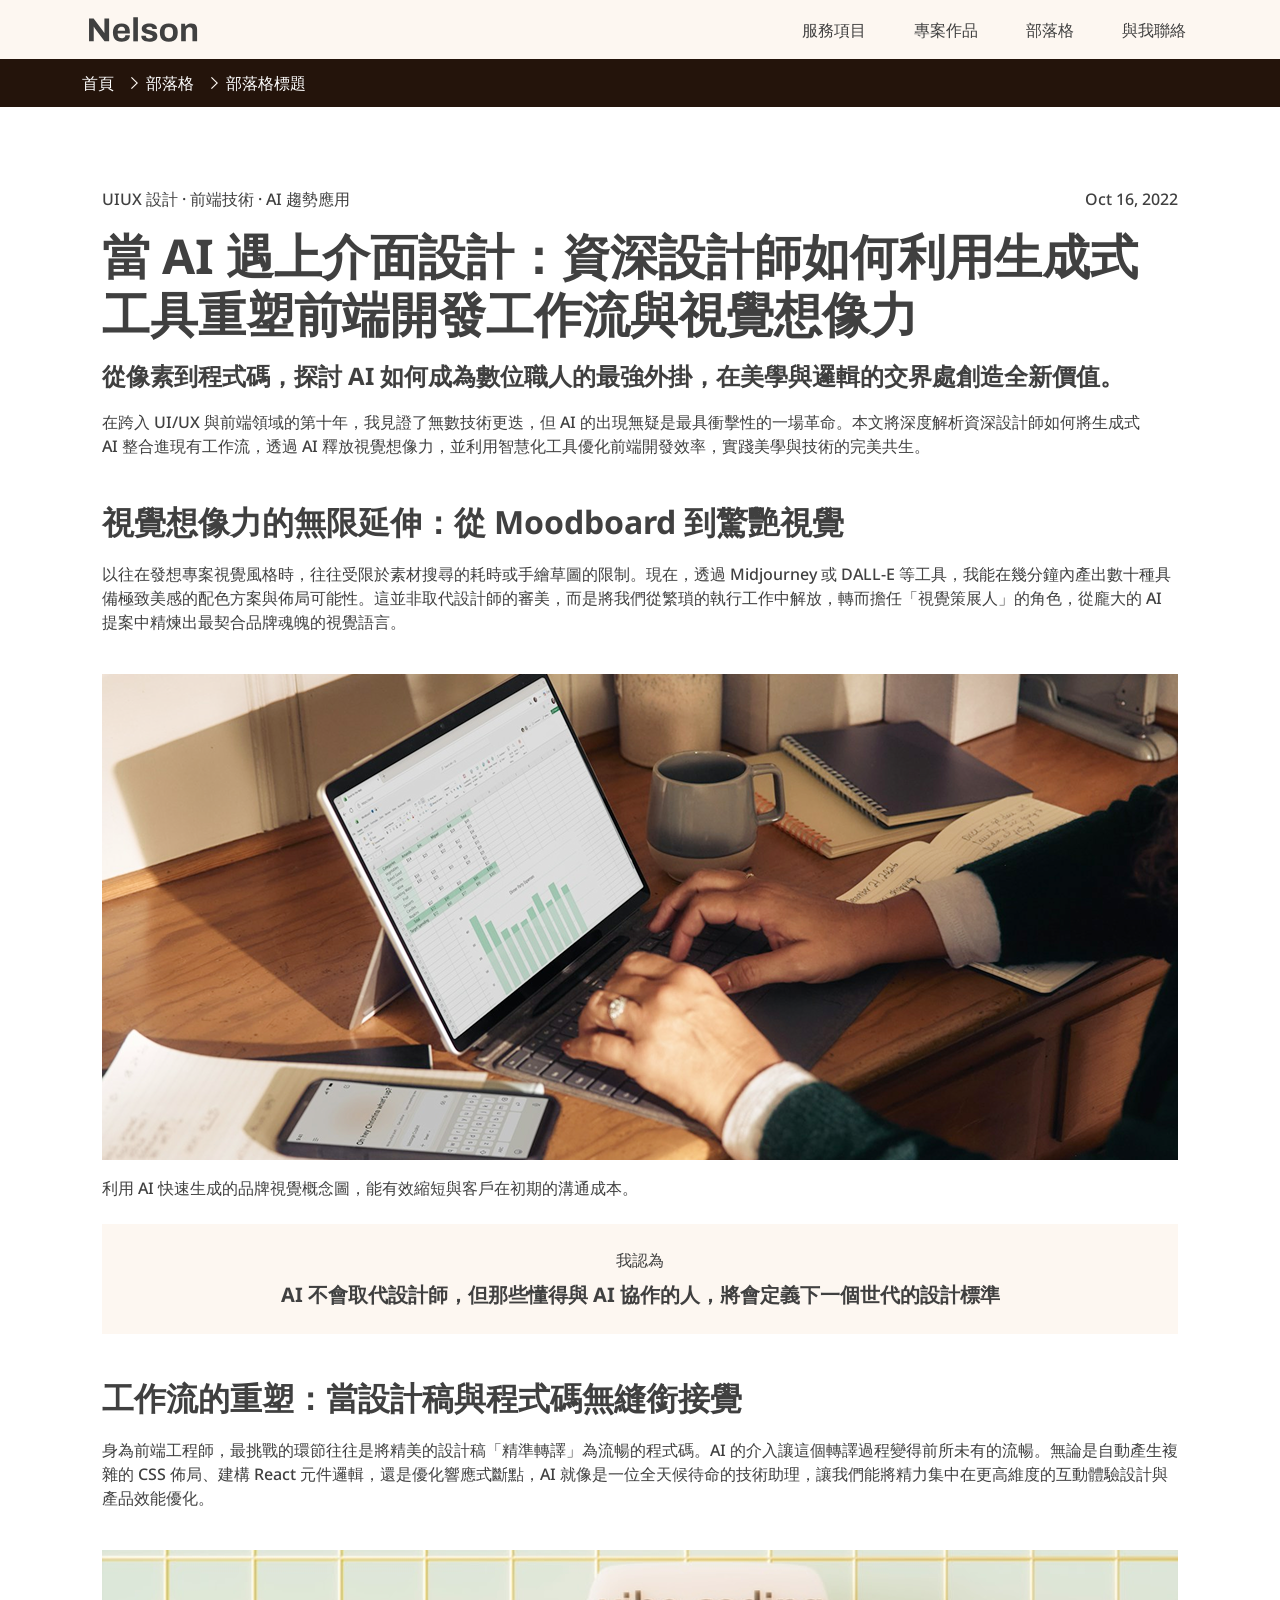
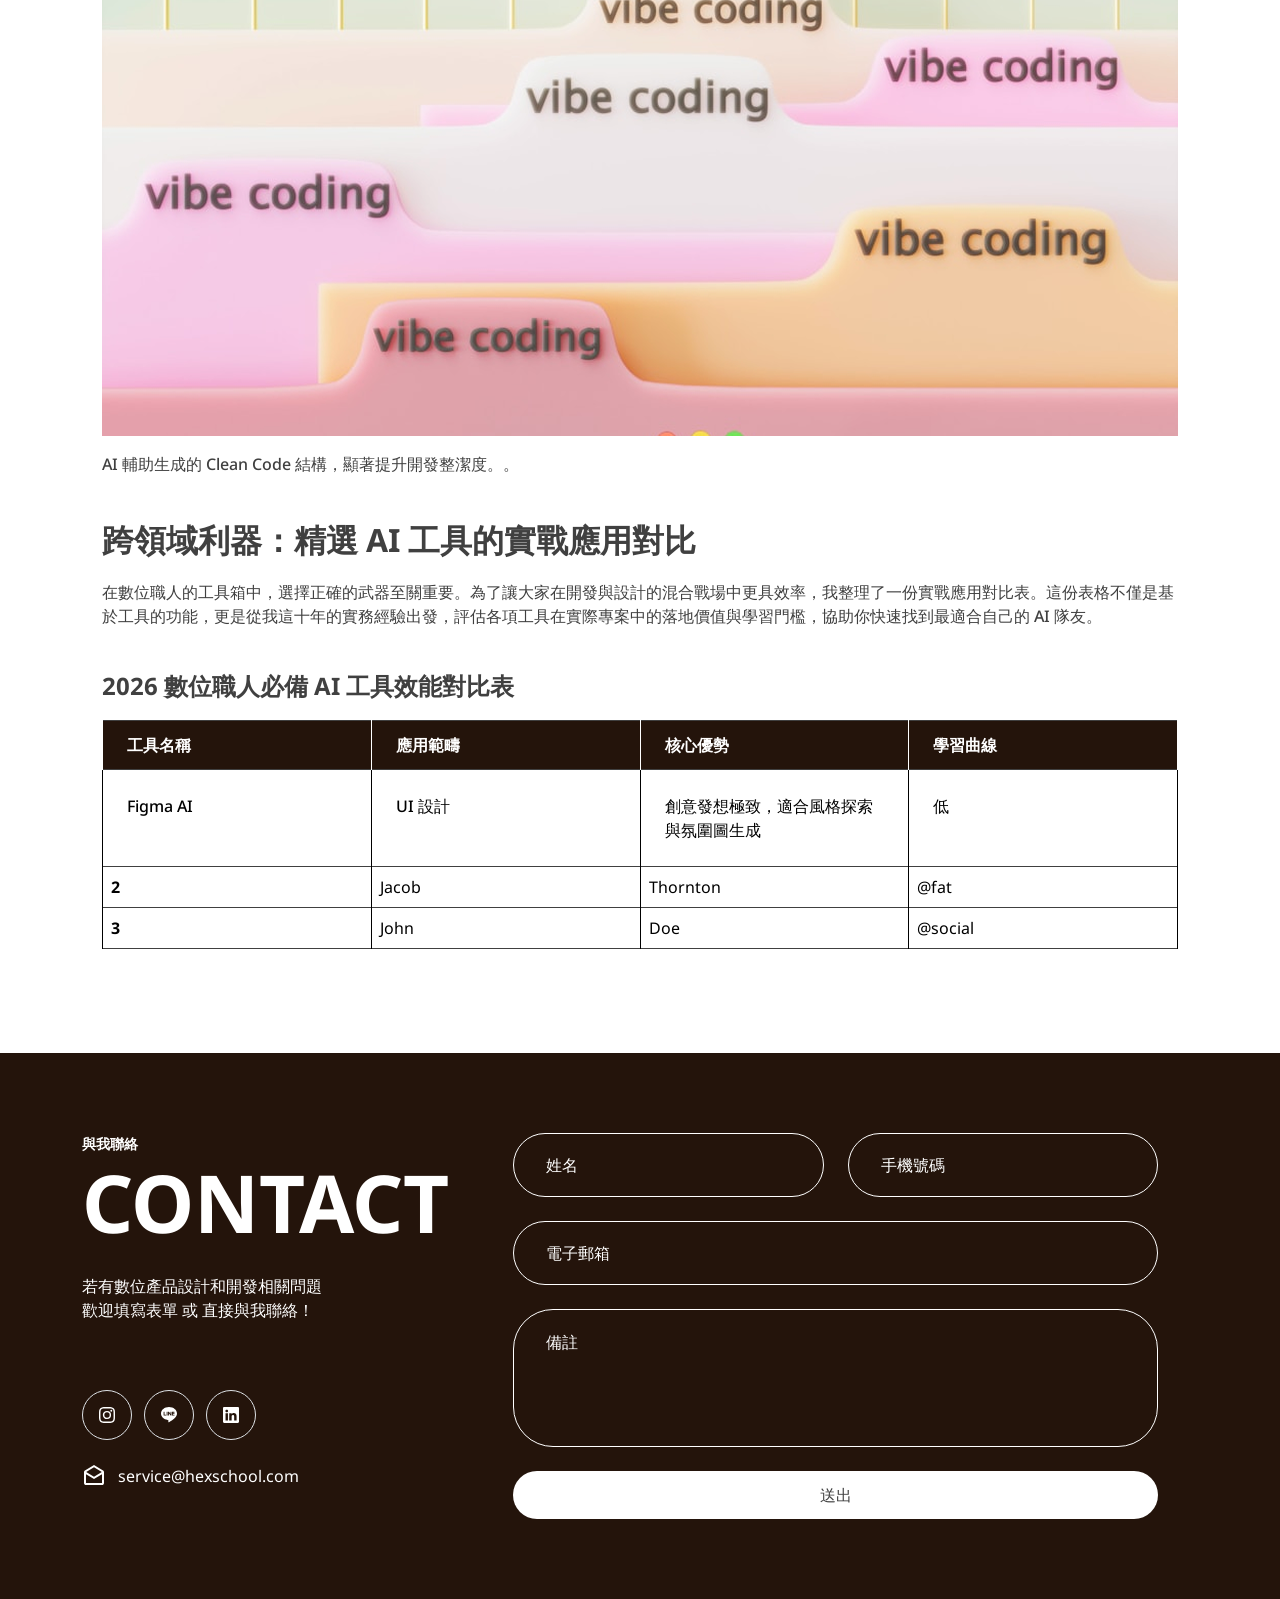
==== article.html @ c8a7cd2b "feat:新增 article 分支、新增 article 分支內容（麵包屑、文章）" ====
<!doctype html>
<html lang="en">
  <head>
    <meta charset="UTF-8" />
    <meta name="viewport" content="width=device-width, initial-scale=1.0" />
    <title>Nelson的部落格</title>
    <link rel="preconnect" href="https://fonts.googleapis.com" />
    <link rel="preconnect" href="https://fonts.gstatic.com" crossorigin />
    <link
      href="https://fonts.googleapis.com/css2?family=Noto+Sans:ital,wght@0,100..900;1,100..900&display=swap"
      rel="stylesheet"
    />
    <link
      rel="stylesheet"
      href="https://fonts.googleapis.com/css2?family=Material+Symbols+Outlined"
    />
    <link
      rel="stylesheet"
      href="https://cdn.jsdelivr.net/npm/bootstrap-icons@1.13.1/font/bootstrap-icons.min.css"
    />
    <link
      href="https://cdn.jsdelivr.net/npm/bootstrap@5.3.8/dist/css/bootstrap.min.css"
      rel="stylesheet"
      integrity="sha384-sRIl4kxILFvY47J16cr9ZwB07vP4J8+LH7qKQnuqkuIAvNWLzeN8tE5YBujZqJLB"
      crossorigin="anonymous"
    />

    <link rel="stylesheet" href="./all.css" />
  </head>
  <body>
    <!-- header -->
    <header class="">
      <!-- 導覽列 -->
      <nav
        class="container px-sm-0 px-6 py-lg-6 py-2 d-flex justify-content-between align-items-center"
      >
        <!-- 品牌標誌 -->
        <a class="max-w-110 max-lg-w-123" href="index.html">
          <img src="./img/device-pc.svg" alt="品牌標誌" title="品牌標誌" />
        </a>
        <!-- 主選單 -->
        <ul class="list-unstyled align-items-center d-none d-lg-flex">
          <li>
            <a class="fs-xxx-smal fw-medium py-1 px-6 me-4 nav-btn" href="＃"
              >服務項目</a
            >
          </li>
          <li>
            <a
              class="fs-xxx-smal fw-medium py-1 px-6 me-4 nav-btn"
              href="project.html"
              >專案作品</a
            >
          </li>
          <li>
            <a class="fs-xxx-smal fw-medium py-1 px-6 me-4 nav-btn" href="＃"
              >部落格</a
            >
          </li>
          <li>
            <a class="fs-xxx-smal fw-medium py-1 px-6 nav-btn" href="＃"
              >與我聯絡</a
            >
          </li>
        </ul>
        <!-- 漢堡選單 -->
        <a class="p-6 d-lg-none" href="#">
          <img src="./img/menu.svg" alt="主選單標誌" />
        </a>
      </nav>
    </header>
    <!-- main -->
    <main class="bg-neutral-0">
      <!--  網頁路徑 -->
      <section class="py-6 bg-primary-900">
        <ul class="list-unstyled container d-flex">
          <li class="me-2">
            <a class="neutral-0 fw-medium" href="#">首頁</a>
          </li>
          <li class="fw-medium">
            <img src="./img/svg/UI/bread.svg" alt="路徑符號" title="路徑符號" />
          </li>
          <li class="me-2">
            <a class="neutral-0 fw-medium" href="#">部落格</a>
          </li>
          <li class="fw-medium">
            <img src="./img/svg/UI/bread.svg" alt="路徑符號" title="路徑符號" />
          </li>
          <li class="me-2">
            <a class="neutral-0 fw-medium" href="#">部落格標題</a>
          </li>
        </ul>
      </section>
      <!-- 文章 -->
      <section class="py-24">
        <article class="container max-md-w-1076 px-0">
          <!-- 標籤、標題、副標題、說明 -->
          <div class="mb-lg-8 mb-9">
            <!-- 標籤  -->
            <div class="mb-lg-3 mb-2">
              <h2
                class="fs-lg-xxx-small fs-xxxx-small fw-medium lh-1p5 d-flex justify-content-between"
              >
                <span>UIUX 設計 · 前端技術 · AI 趨勢應用</span>
                <span> Oct 16, 2022 </span>
              </h2>
            </div>
            <!-- 標題 -->
            <div class="mb-lg-3 mb-2">
              <h3 class="fs-lg-xx-large fs-medium fw-bold lh-1p2">
                當 AI
                遇上介面設計：資深設計師如何利用生成式工具重塑前端開發工作流與視覺想像力
              </h3>
            </div>
            <!-- 副標題 -->
            <div class="mb-lg-3 mb-2">
              <h3 class="fs-lg-small fs-xx-small fw-bold lh-1p5">
                從像素到程式碼，探討 AI
                如何成為數位職人的最強外掛，在美學與邏輯的交界處創造全新價值。
              </h3>
            </div>
            <!-- 說明 -->
            <div class="d-flex align-items-center">
              <div class="me-md-9 me-2">
                <p class="fs-lg-xxx-small fs-xxxx-small fw-medium">
                  在跨入 UI/UX 與前端領域的第十年，我見證了無數技術更迭，但 AI
                  的出現無疑是最具衝擊性的一場革命。本文將深度解析資深設計師如何將生成式
                  AI 整合進現有工作流，透過 AI
                  釋放視覺想像力，並利用智慧化工具優化前端開發效率，實踐美學與技術的完美共生。
                </p>
              </div>
            </div>
          </div>
          <!-- 文章內容 -->
          <!-- 視覺想像力的無限延伸段落 -->
          <div class="pt-lg-3 pt-2 mb-lg-8 mb-9">
            <!-- 副標題、內容 -->
            <div class="mb-9 mb-lg-8">
              <div>
                <!-- 副標題 -->
                <div>
                  <h3 class="fs-lg-large fs-small fw-bold lh-1p5">
                    視覺想像力的無限延伸：從 Moodboard 到驚艷視覺
                  </h3>
                </div>
                <!-- 內容 -->
                <div class="pt-lg-3 pt-2">
                  <p class="fs-lg-xxx-small fs-xxxx-small fw-medium">
                    以往在發想專案視覺風格時，往往受限於素材搜尋的耗時或手繪草圖的限制。現在，透過
                    Midjourney 或 DALL-E
                    等工具，我能在幾分鐘內產出數十種具備極致美感的配色方案與佈局可能性。這並非取代設計師的審美，而是將我們從繁瑣的執行工作中解放，轉而擔任「視覺策展人」的角色，從龐大的
                    AI 提案中精煉出最契合品牌魂魄的視覺語言。
                  </p>
                </div>
              </div>
            </div>
            <!-- 圖片與說明 -->
            <figure class="mb-lg-8 mb-9 pt-lg-3 pt-2">
              <img src="./img/blog_content_1.png" alt="AI協作" title="AI協作" />
              <figcaption
                class="pt-lg-3 pt-2 fw-medium fs-lg-xxx-small fs-xxxx-small"
              >
                利用 AI
                快速生成的品牌視覺概念圖，能有效縮短與客戶在初期的溝通成本。
              </figcaption>
            </figure>
            <!-- AI 不會取代設計師 -->
            <div class="p-lg-8 p-3 bg-primary-50">
              <div class="mb-2">
                <p class="fs-lg-xxx-small fs-xxxx-small fw-medium text-center">
                  我認為
                </p>
              </div>
              <p class="fs-x-small fs-xxx-small fw-bold text-center">
                AI 不會取代設計師，但那些懂得與 AI
                協作的人，將會定義下一個世代的設計標準
              </p>
            </div>
          </div>
          <!-- 工作流的重塑段落 -->
          <div class="pt-lg-3 pt-2 mb-lg-8 mb-9">
            <!-- 副標題、內容 -->
            <div class="mb-9 mb-lg-8">
              <div>
                <!-- 副標題 -->
                <div>
                  <h3 class="fs-lg-large fs-small fw-bold lh-1p5">
                    工作流的重塑：當設計稿與程式碼無縫銜接覺
                  </h3>
                </div>
                <!-- 內容 -->
                <div class="pt-lg-3 pt-2">
                  <p class="fs-lg-xxx-small fs-xxxx-small fw-medium">
                    身為前端工程師，最挑戰的環節往往是將精美的設計稿「精準轉譯」為流暢的程式碼。AI
                    的介入讓這個轉譯過程變得前所未有的流暢。無論是自動產生複雜的
                    CSS 佈局、建構 React 元件邏輯，還是優化響應式斷點，AI
                    就像是一位全天候待命的技術助理，讓我們能將精力集中在更高維度的互動體驗設計與產品效能優化。
                  </p>
                </div>
              </div>
            </div>
            <!-- 圖片與說明 -->
            <figure class="mb-lg-8 mb-9 pt-lg-3 pt-2">
              <img src="./img/blog_content_2.png" alt="工作流" title="工作流" />
              <figcaption
                class="pt-lg-3 pt-2 fw-medium fs-lg-xxx-small fs-xxxx-small"
              >
                AI 輔助生成的 Clean Code 結構，顯著提升開發整潔度。。
              </figcaption>
            </figure>
          </div>
          <!-- 工作流的重塑段落 -->
          <div class="pt-lg-3 pt-2 mb-lg-8 mb-9">
            <!-- 副標題、內容 -->
            <div class="mb-9 mb-lg-8">
              <div>
                <!-- 副標題 -->
                <div>
                  <h3 class="fs-lg-large fs-small fw-bold lh-1p5">
                    跨領域利器：精選 AI 工具的實戰應用對比
                  </h3>
                </div>
                <!-- 內容 -->
                <div class="pt-lg-3 pt-2">
                  <p class="fs-lg-xxx-small fs-xxxx-small fw-medium">
                    在數位職人的工具箱中，選擇正確的武器至關重要。為了讓大家在開發與設計的混合戰場中更具效率，我整理了一份實戰應用對比表。這份表格不僅是基於工具的功能，更是從我這十年的實務經驗出發，評估各項工具在實際專案中的落地價值與學習門檻，協助你快速找到最適合自己的
                    AI 隊友。
                  </p>
                </div>
              </div>
            </div>
            <!-- 表格 -->
            <div class="pt-lg-3 pt-2">
              <div>
                <h3 class="fs-lg-small fs-xx-small fw-bold lh-1p5">
                  2026 數位職人必備 AI 工具效能對比表
                </h3>
              </div>
              <div class="pt-lg-3 pt-2">
                <table
                  class="table table-bordered border-neutral-500 table-equal-width"
                >
                  <thead>
                    <tr>
                      <th
                        class="px-6 py-2 py-lg-6 px-lg-8 neutral-0 fs-lg-xxx-small fs-xxxx-small fw-bold bg-primary-900"
                        scope="col"
                      >
                        工具名稱
                      </th>
                      <th
                        class="px-6 py-2 py-lg-6 px-lg-8 neutral-0 fs-lg-xxx-small fs-xxxx-small fw-bold bg-primary-900"
                        scope="col"
                      >
                        應用範疇
                      </th>
                      <th
                        class="px-6 py-2 py-lg-6 px-lg-8 neutral-0 fs-lg-xxx-small fs-xxxx-small fw-bold bg-primary-900"
                        scope="col"
                      >
                        核心優勢
                      </th>
                      <th
                        class="px-6 py-2 py-lg-6 px-lg-8 neutral-0 fs-lg-xxx-small fs-xxxx-small fw-bold bg-primary-900"
                        scope="col"
                      >
                        學習曲線
                      </th>
                    </tr>
                  </thead>
                  <tbody>
                    <tr>
                      <th
                        class="p-lg-8 px-6 py-46 fs-lg-xxx-small fs-xxxx-small fw-medium"
                        scope="row"
                      >
                        Figma AI
                      </th>
                      <td
                        class="p-lg-8 py-6 py-46 fs-lg-xxx-small fs-xxxx-small fw-medium"
                      >
                        UI 設計
                      </td>
                      <td
                        class="p-lg-8 py-6 py-46 fs-lg-xxx-small fs-xxxx-small fw-medium"
                      >
                        創意發想極致，適合風格探索與氛圍圖生成
                      </td>
                      <td
                        class="p-lg-8 py-6 py-46 fs-lg-xxx-small fs-xxxx-small fw-medium"
                      >
                        低
                      </td>
                    </tr>
                    <tr>
                      <th scope="row">2</th>
                      <td>Jacob</td>
                      <td>Thornton</td>
                      <td>@fat</td>
                    </tr>
                    <tr>
                      <th scope="row">3</th>
                      <td>John</td>
                      <td>Doe</td>
                      <td>@social</td>
                    </tr>
                  </tbody>
                </table>
              </div>
            </div>
          </div>
        </article>
      </section>
    </main>
    <!-- footer -->
    <footer>
      <section class="bg-primary-900">
        <div
          class="container py-md-24 py-25 d-flex justify-content-between flex-column flex-lg-row"
        >
          <!-- footer 標題、社群、電子郵件 -->
          <div class="me-lg-8">
            <!-- footer 標題 -->
            <div class="mb-lg-28 mb-8">
              <div class="mb-md-8 mb-6">
                <h2
                  class="neutral-0 s-md-xxx-small fs-xxxx-small fw-bold lh-1p5"
                >
                  與我聯絡
                </h2>
                <h2 class="neutral-0 fs-md-xxx-large fs-x-large fw-bold lh-1p2">
                  CONTACT
                </h2>
              </div>
              <p class="neutral-0 fs-md-xxx-small fs-xxxx-small fw-medium">
                若有數位產品設計和開發相關問題
                <br />
                歡迎填寫表單 或 直接與我聯絡！
              </p>
            </div>
            <!-- 社群、電子郵件 -->
            <div class="d-none d-lg-block">
              <ul class="list-unstyled d-flex mb-8">
                <!-- IG -->
                <li class="me-6">
                  <a
                    class="p-3 border rounded-circle"
                    href="https://www.instagram.com/"
                    target="_blank"
                  >
                    <img
                      src="./img/svg/social/instgram.svg"
                      alt="instgram符號"
                      title="instgram符號"
                    />
                  </a>
                </li>
                <!-- LINE -->
                <li class="me-6">
                  <a
                    class="p-3 border rounded-circle"
                    href="https://www.line.me/tw/"
                    target="_blank"
                  >
                    <img
                      src="./img/svg/social/line.svg"
                      alt="instgram符號"
                      title="instgram符號"
                    />
                  </a>
                </li>
                <!-- LINKED -->
                <li>
                  <a
                    class="p-3 border rounded-circle"
                    href="https://tw.linkedin.com/"
                    target="_blank"
                  >
                    <img
                      src="./img/svg/social/linked.svg"
                      alt="instgram符號"
                      title="instgram符號"
                    />
                  </a>
                </li>
              </ul>
              <!-- 電子郵件 -->
              <a class="neutral-0 d-flex" href="mailto:service@hexschool.com">
                <span class="me-6">
                  <img
                    src="./img/svg/UI/mail.svg"
                    alt="電子信箱符號"
                    title="電子信箱符號"
                  />
                </span>
                service@hexschool.com
              </a>
            </div>
          </div>
          <!-- 表單 -->
          <form class="px-lg-25 w-100 max-w-746 mb-lg-0 mb-8">
            <!-- 姓名、手機號碼 -->
            <div class="d-flex flex-column flex-lg-row mb-lg-8 mb-6">
              <input
                type="text"
                class="form-control fw-medium text-input-normal me-lg-8 max-h-64 mb-lg-0 mb-6"
                id="exampleFormControlInput1"
                placeholder="姓名"
              />
              <input
                type="text"
                class="form-control fw-medium text-input-normal max-h-64"
                id="exampleFormControlInput1"
                placeholder="手機號碼"
              />
            </div>
            <!-- 電子郵箱 -->
            <div class="mb-lg-8 mb-6">
              <input
                type="email"
                class="form-control fw-medium text-input-normal max-h-64"
                id="exampleFormControlInput1"
                placeholder="電子郵箱"
              />
            </div>
            <!-- 備註 -->
            <div class="mb-lg-8 mb-6">
              <textarea
                type="email"
                class="form-control fw-medium textarea-normal resize-none"
                id="exampleFormControlInput1"
                placeholder="備註"
                rows="4"
              ></textarea>
            </div>
            <!-- 提交按鈕 -->
            <div>
              <button
                type="button"
                class="btn btn-normal btn-filled-neutral-0 w-100"
              >
                送出
              </button>
            </div>
          </form>
          <!-- 社群、電子郵件 -->
          <div class="d-lg-none">
            <ul class="list-unstyled d-flex mb-lg-8 mb-6">
              <!-- IG -->
              <li class="me-6">
                <a
                  class="p-3 border rounded-circle"
                  href="https://www.instagram.com/"
                  target="_blank"
                >
                  <img
                    src="./img/svg/social/instgram.svg"
                    alt="instgram符號"
                    title="instgram符號"
                  />
                </a>
              </li>
              <!-- LINE -->
              <li class="me-6">
                <a
                  class="p-3 border rounded-circle"
                  href="https://www.line.me/tw/"
                  target="_blank"
                >
                  <img
                    src="./img/svg/social/line.svg"
                    alt="instgram符號"
                    title="instgram符號"
                  />
                </a>
              </li>
              <!-- LINKED -->
              <li>
                <a
                  class="p-3 border rounded-circle"
                  href="https://tw.linkedin.com/"
                  target="_blank"
                >
                  <img
                    src="./img/svg/social/linked.svg"
                    alt="instgram符號"
                    title="instgram符號"
                  />
                </a>
              </li>
            </ul>
            <!-- 電子郵件 -->
            <a
              class="neutral-0 d-flex fs-md-xxx-small fs-xxxx-small"
              href="mailto:service@hexschool.com"
            >
              <span class="me-6 max-md-w-24 max-w-20">
                <img
                  src="./img/svg/UI/mail.svg"
                  alt="電子信箱符號"
                  title="電子信箱符號"
                />
              </span>
              service@hexschool.com
            </a>
          </div>
        </div>
      </section>
    </footer>
    <script src="./all.js"></script>
  </body>
</html>
---- all.css ----
/* 全域設定 */
body {
  font-family: "Noto Sans", sans-serif;
  line-height: 1.5;
  color: var(--neutral-700);
  background: var(--primary-50);
}

a {
  text-decoration: none;
  display: block;
  color: var(--neutral-700);
}

img {
  max-width: 100%;
  height: auto;
  display: block;
}

body,
h1,
h2,
h3,
h4,
h5,
h6,
p,
ul,
ol {
  margin: 0;
}

*,
*::before,
*::after {
  box-sizing: border-box;
}

/* line-height */
.lh-1p2 {
  line-height: 1.2;
}

.lh-1p5 {
  line-height: 1.5;
}

/* 變數 */
:root {
  /* 顏色 */
  --primary-50: #fdf7f1;
  --primary-100: #fde6cf;
  --primary-500: #f5b87b;
  --primary-900: #24140b;
  --neutral-0: #ffffff;
  --neutral-500: #737373;
  --neutral-700: #404040;
  --neutral-900: #1e1e1e;
  --black: rgb(0, 0, 0);
  --dark-40a: rgba(0, 0, 0, 0.4);
  --dark-60a: rgba(0, 0, 0, 0.6);
  --xxxxx-small: 0.8125rem; /* 13px */
  --xxxx-small: 0.875rem; /* 14px */
  --xxx-small: 1rem; /* 16px */
  --xx-small: 1.125rem; /* 18px */
  --x-small: 1.25rem; /* 20px */
  --small: 1.5rem; /* 24px */
  --medium: 1.75rem; /* 28px */
  --large: 2rem; /* 32px */
  --x-large: 2.5rem; /* 40px */
  --xx-large: 3rem; /* 48px */
  --xxx-large: 5rem; /* 80px */
  --display-1: 10rem; /* 160px */
  --display-2: 18.75rem; /* 300px */
  --spacing-6: 0.75rem; /* 12px */
  --spacing-7: 3.75rem; /* 60px */
  --spacing-8: 1.5rem; /* 24px */
  --spacing-9: 1.25rem; /* 20px */
  --spacing-10: 3.5rem; /* 56px */
  --spacing-11: 5.375rem; /* 86px */
  --spacing-12: 7.5rem; /* 120px */
  --spacing-13: 14rem; /* 224px */
  --spacing-14: 44rem; /* 704px */
  --spacing-15: 12rem; /* 192px */
  --spacing-16: 5.25rem; /* 84px */
  --spacing-17: 32.75rem; /* 524px */
  --spacing-18: 12.875rem; /* 206px */
  --spacing-19: 8.875rem; /* 142px */
  --spacing-20: 6rem; /* 96px */
  --spacing-21: 49rem; /* 784px */
  --spacing-22: 5.5rem; /* 88px */
  --spacing-23: 14.5rem; /* 232px */
  --spacing-24: 5rem; /* 80px */
  --spacing-25: 2.5rem; /* 40px */
  --spacing-26: 1.75rem; /* 28px */
  --spacing-27: 2rem; /* 32px */
  --spacing-28: 4.25rem; /* 68px */
  --spacing-29: 0.5rem; /* 8px */
  --spacing-30: 1.625rem; /* 26px */
  --spacing-31: 20rem; /* 320px */
  --spacing-32: 9.125rem; /* 146px */
  --spacing-33: 14rem; /* 224px */
  --spacing-34: 16.375rem; /* 262px */
  --spacing-35: 11.375rem; /* 182px */
  --spacing-36: 17.5rem; /* 280px */
  --spacing-37: 6.875rem; /* 110px */
  --spacing-38: 5.75rem; /* 92px */
  --spacing-39: 0.125rem; /* 2px */
  --spacing-40: 2.375rem; /* 38px */
  --spacing-41: 0.375rem; /* 6px */
  --spacing-42: 8.75rem; /* 140px */
  --spacing-43: 33rem; /* 528px */
  --spacing-44: 4.5rem; /* 72px */
  --spacing-45: 0.625rem; /* 10px */
  --spacing-46: 3.125rem; /* 50px */
}

/* 
.primary-50{};
.primary-100{};
.primary-500{};
.primary-900{};
.neutral-0{};
.neutral-500{};
.neutral-700{};
.neutral-900{};
.black{};
.dark-40a{};
.dark-60a{}; 
*/

/* =========================
   ######### color #########
   ========================= */
.neutral-0 {
  color: var(--neutral-0) !important;
}

.primary-50 {
  color: var(--primary-50);
}

.border-primary-900 {
  border-color: var(--primary-900) !important;
}

.border-neutral-500 {
  border-color: var(--eutral-500) !important;
}

/* =========================
   ####### background ######
   ========================= */

.bg-primary-50 {
  background: var(--primary-50);
}

.bg-neutral-700 {
  background: var(--neutral-700);
}

.bg-primary-900 {
  background: var(--primary-900) !important;
}

.bg-neutral-0 {
  background: var(--neutral-0);
}

.bg-dark-40a {
  background: var(--dark-40a);
}

.bg-dark-60a {
  background: var(--dark-60a);
}

.bg-e-commerce {
  background: url(./img/project-card1-phone.png);
  background-repeat: no-repeat;
  background-position: center;
  background-size: cover;
}

.bg-personal {
  background: url(./img/project-card2-phone.png);
  background-repeat: no-repeat;
  background-position: center;
  background-size: cover;
}

.bg-brand {
  background: url(./img/project-card3-phone.png);
  background-repeat: no-repeat;
  background-position: center;
  background-size: cover;
}

.bg-intergate {
  background: url(./img/project_4.png);
  background-repeat: no-repeat;
  background-position: center;
  background-size: cover;
  background-repeat: no-repeat;
  background-position: center;
  background-size: cover;
}

.bg-subscription {
  background:
    linear-gradient(rgba(0, 0, 0, 0.6), rgba(0, 0, 0, 0.6)),
    url(./img/subscription_bg.png);
  background-repeat: no-repeat;
  background-position: center;
  background-size: cover;
}

.bg-project {
  background:
    linear-gradient(rgba(0, 0, 0, 0.4), rgba(0, 0, 0, 0.4)),
    url(./img/project_banner_mobile.png);
  background-repeat: no-repeat;
  background-position: center;
  background-size: cover;
}

.bg-service {
  background:
    linear-gradient(rgba(0, 0, 0, 0.4), rgba(0, 0, 0, 0.4)),
    url(./img/service_banner_mobile.png);
  background-repeat: no-repeat;
  background-position: center;
  background-size: cover;
}

.bg-blog {
  background:
    linear-gradient(rgba(0, 0, 0, 0.4), rgba(0, 0, 0, 0.4)),
    url(./img/blog_banner_mobile.png);
  background-repeat: no-repeat;
  background-position: center;
  background-size: cover;
}

/* =========================
   ####### font-size #######
   ========================= */

/* 13px */
.fs-xxxxx-small {
  font-size: var(--xxxxx-small);
}
/* 14px */
.fs-xxxx-small {
  font-size: var(--xxxx-small);
}
/* 16px */
.fs-xxx-small {
  font-size: var(--xxx-small);
}
/* 18px */
.fs-xx-small {
  font-size: var(--xx-small);
}
/* 20px */
.fs-x-small {
  font-size: var(--x-small);
}
/* 24px */
.fs-small {
  font-size: var(--small);
}
/* 28px */
.fs-medium {
  font-size: var(--medium);
}
/* 32px */
.fs-large {
  font-size: var(--large);
}
/* 40px */
.fs-x-large {
  font-size: var(--x-large);
}
/* 48px */
.fs-xx-large {
  font-size: var(--xx-large);
}
/* 80px */
.fs-xxx-large {
  font-size: var(--xxx-large);
}
/* 160px */
.fs-display-1 {
  font-size: var(--display-1);
}
/* 300px */
.fs-display-2 {
  font-size: var(--display-2);
}

/* =========================
   ######## spacing ########
   ========================= */

/* padding */
/* 2px */
.p-39 {
  padding: var(--spacing-39);
}

/* 12px */
.p-6 {
  padding: var(--spacing-6);
}

/* 24px */
.p-8 {
  padding: var(--spacing-8);
}

/* 32px */
.p-27 {
  padding: var(--spacing-27);
}

/* 28px */
.p-26 {
  padding: var(--spacing-26);
}

/* 40px */
.p-25 {
  padding: var(--spacing-25);
}

/* 10px */
.py-45 {
  padding-top: var(--spacing-45);
  padding-bottom: var(--spacing-45);
}

/* 12px */
.py-6 {
  padding-top: var(--spacing-6) !important;
  padding-bottom: var(--spacing-6) !important;
}

/* 20px */
.py-9 {
  padding-top: var(--spacing-9);
  padding-bottom: var(--spacing-9);
}

/* 24px */
.py-8 {
  padding-top: var(--spacing-8);
  padding-bottom: var(--spacing-8);
}

/* 40px */
.py-25 {
  padding-top: var(--spacing-25);
  padding-bottom: var(--spacing-25);
}

/* 50px */
.py-46 {
  padding-top: var(--spacing-46) !important;
  padding-bottom: var(--spacing-46) !important;
}

/* 80px */
.py-24 {
  padding-top: var(--spacing-24);
  padding-bottom: var(--spacing-24);
}

/* 110px */
.py-37 {
  padding-top: var(--spacing-37);
  padding-bottom: var(--spacing-37);
}

/* 142px */
.py-19 {
  padding-top: var(--spacing-19);
  padding-bottom: var(--spacing-19);
}

/* 6px */
.px-41 {
  padding-left: var(--spacing-41);
  padding-right: var(--spacing-41);
}

/* 12px */
.px-6 {
  padding-left: var(--spacing-6) !important;
  padding-right: var(--spacing-6) !important;
}

/* 38px */
.px-40 {
  padding-left: var(--spacing-40);
  padding-right: var(--spacing-40);
}

/* 40px */
.px-25 {
  padding-left: var(--spacing-25);
  padding-right: var(--spacing-25);
}

/* 72px */
.px-44 {
  padding-left: var(--spacing-44);
  padding-right: var(--spacing-44);
}

/* 92px */
.px-38 {
  padding-left: var(--spacing-38);
  padding-right: var(--spacing-38);
}

/* 110px */
.px-37 {
  padding-left: var(--spacing-37);
  padding-right: var(--spacing-37);
}

.pe-27 {
  padding-left: var(--spacing-27);
}

/* 24px */
.ps-8 {
  padding-left: var(--spacing-8) !important;
}

/* 280px */
.pt-36 {
  padding-top: var(--spacing-36) !important;
}

/* 40px */
.pb-25 {
  padding-bottom: var(--spacing-25);
}

/* 80px */
.pb-24 {
  padding-bottom: var(--spacing-24) !important;
}

/* margin */

/* 12px */
.me-6 {
  margin-right: var(--spacing-6);
}

/* 24px */
.me-8 {
  margin-right: var(--spacing-8);
}

/* margin-bottom */

/* 12px */
.mb-6 {
  margin-bottom: var(--spacing-6);
}

/* 20px */
.mb-9 {
  margin-bottom: var(--spacing-9);
}

/* 24px */
.mb-8 {
  margin-bottom: var(--spacing-8);
}

/* 32px */
.mb-27 {
  margin-bottom: var(--spacing-27);
}

/* 40px */
.mb-25 {
  margin-bottom: var(--spacing-25);
}

/* 60px */
.mb-7 {
  margin-bottom: var(--spacing-7);
}

/* 68px */
.mb-28 {
  margin-bottom: var(--spacing-28);
}

/* 80px */
.mb-24 {
  margin-bottom: var(--spacing-24);
}

/* =========================
   ####### hover、active #######
   ========================= */

.nav-btn:hover,
.blog-pageination:hover {
  color: var(--neutral-0);
  background: var(--neutral-700);
}

.projects-btn:hover,
.blog-btn:hover {
  color: var(--neutral-0);
  background: var(--primary-900);
}

.projects-btn-active,
.blog-btn-active {
  color: var(--neutral-0);
  background: var(--primary-900);
}

.service-item:hover {
  color: var(--neutral-0);
  background: var(--primary-900);
}

.service-item-active {
  color: var(--neutral-0);
  background: var(--primary-900);
}

/* =========================
   ####### max-width #######
   ========================= */
.max-w-20 {
  max-width: 20px;
}

.max-w-36 {
  max-width: 36px;
}

.max-w-44 {
  max-width: 44px;
}

.max-w-80 {
  max-width: 80px;
}

.max-w-110 {
  max-width: 110px;
}

.max-w-180 {
  max-width: 180px;
}

.max-w-386 {
  max-width: 386px;
}

.max-w-351 {
  max-width: 351px;
}

.max-w-550 {
  max-width: 550px;
}

.max-w-636 {
  max-width: 636px;
}

.max-w-746 {
  max-width: 746px;
}

.max-w-1296 {
  max-width: 1296px;
}

/* =========================
   ####### max-height ######
   ========================= */
.max-h-44 {
  max-height: 44px;
}

.max-h-48 {
  max-height: 48px;
}

.max-h-64 {
  max-height: 64px;
}

/* =========================
   ####### min-width #######
   ========================= */
.min-w-260 {
  min-width: 260px;
}

/* =========================
   ####### position ########
   ========================= */

.top-26 {
  top: var(--spacing-30);
}
.top-56 {
  top: var(--spacing-10);
}

.top-96 {
  top: var(--spacing-20);
}

.top-120 {
  top: var(--spacing-12);
}

.top-206 {
  top: var(--spacing-18);
}

.top-140 {
  top: var(--spacing-42);
}

.top-n20 {
  top: -5px;
}

.left-n20 {
  left: -21px;
}

.bottom-84 {
  bottom: var(--spacing-16);
}

.bottom-88 {
  bottom: var(--spacing-22);
}

.bottom-182 {
  bottom: var(--spacing-35);
}

.bottom-192 {
  bottom: var(--spacing-15);
}

.bottom-224 {
  bottom: var(--spacing-33);
}

.bottom-320 {
  bottom: var(--spacing-31);
}

.start-86 {
  left: var(--spacing-11);
}

.start-146 {
  left: var(--spacing-32);
}

.start-224 {
  left: var(--spacing-13);
}

.start-262 {
  left: var(--spacing-34);
}

.start-524 {
  left: var(--spacing-17);
}

.start-704 {
  left: var(--spacing-14);
}

.start-784 {
  left: var(--spacing-21);
}

.start-528 {
  left: var(--spacing-43);
}

.end-142 {
  right: var(--spacing-19);
}

.end-232 {
  right: var(--spacing-23);
}

/* 負值 */
.start-n15 {
  left: -15px;
}

.end-n13 {
  right: -13px;
}

/* =========================
   ######### utility ########
   ========================= */

/* 禁止 textarea 拉伸 */
.resize-none {
  resize: none;
}

/* =========================
   ########## btn ##########
   ========================= */

/* 按鈕基底 */
.btn-normal {
  padding-top: var(--spacing-6);
  padding-bottom: var(--spacing-6);
  padding-left: var(--spacing-8);
  padding-right: var(--spacing-8);
  border-radius: 100rem;
}

.btn-small {
  padding-top: var(--spacing-6);
  padding-bottom: var(--spacing-6);
  padding-left: var(--spacing-9);
  padding-right: var(--spacing-9);
  border-radius: 100rem;
}

/* 實心按鈕 */
/* 實心按鈕-neutral-700 */
.btn-filled-neutral-700,
.btn-icon-filled-neutral-700 {
  color: var(--neutral-0);
  background: var(--neutral-700);
  border: none;
}

.btn-filled-neutral-700:hover,
.btn-icon-filled-neutral-700:hover {
  color: var(--neutral-0);
  background: var(--neutral-900);
}

/* 實心按鈕-neutral-0 */
.btn-filled-neutral-0 {
  color: var(--neutral-700);
  background: var(--neutral-0);
  border: none;
}

.btn-filled-neutral-0:hover {
  color: var(--neutral-700);
  background: var(--primary-50);
}

/* 外框按鈕-neutral-700 */
.btn-outline-neutral-700,
.btn-icon-outline-neutral-700 {
  color: var(--neutral-700);
  background: transparent;
  border: solid 1px var(--neutral-700);
}

.btn-outline-neutral-700:hover,
.btn-icon-outline-neutral-700:hover {
  color: var(--neutral-700);
  background: var(--primary-50);
  border: solid 1px var(--neutral-700);
}

/* 符號按鈕 */

.btn-icon-normal,
.btn-icon-small {
  padding: var(--spacing-6);
  border-radius: 100rem;
}

/* =========================
   ######## form ########
   ========================= */

/* input */
.text-input-normal {
  padding-top: var(--spacing-9);
  padding-bottom: var(--spacing-9);
  padding-left: var(--spacing-27);
  border-radius: 100rem;
  background: transparent;
  border: solid 1px var(--neutral-0);
}

/* input 的 focus */
.text-input-normal:focus,
.textarea-normal:focus,
.input-button-addons-none:focus {
  background: transparent;
  color: var(--neutral-0);
  font-size: var(--xxx-small);
  border-color: var(--neutral-0);
  box-shadow: none;
}

/* input 的 placholder */
.form-control::placeholder,
.textarea-normal::placeholder {
  font-size: var(--xxx-small);
  color: var(--neutral-0);
}

/* button addons */
.input-button-addons-none {
  padding: 0px;
  border: none;
  background: transparent;
}

.input-button-addons-normal {
  padding-top: var(--spacing-29);
  padding-bottom: var(--spacing-29);
  padding-left: var(--spacing-27);
  padding-right: var(--spacing-29);
  border-radius: 100rem;
  background: transparent;
  border: solid 1px var(--neutral-0);
}

/* textarea */
.textarea-normal {
  padding-top: var(--spacing-9);
  padding-bottom: var(--spacing-9);
  padding-left: var(--spacing-27);
  border-radius: 2.5rem;
  background: transparent;
  border: solid 1px var(--neutral-0);
}

.flex-shrink-0 {
  flex-shrink: 0;
}

/* =========================
   ##### no-scroll-bar #####
   ========================= */

.no-scrollbar {
  overflow: auto;
  scrollbar-width: none; /* Firefox */
}

.no-scrollbar::-webkit-scrollbar {
  display: none; /* Chrome / Safari / Edge */
}

/* =========================
   ########## 視覺 #########
   ========================= */

.time-line {
  width: 0.5px;
  height: 40px;
  background: var(--neutral-0);
}

/* =========================
   ########## 表格 #########
   ========================= */
.table-equal-width {
  table-layout: fixed;
  width: 100%;
}
/* =========================
   ########## RWD  #########
   ========================= */

/* 768px */
@media (min-width: 768px) {
  /* font-size */
  /* 16px */
  .fs-md-xxx-small {
    font-size: var(--xxx-small);
  }

  /* 18px */
  .fs-md-xx-small {
    font-size: var(--xx-small);
  }

  /* 24px */
  .fs-md-small {
    font-size: var(--small);
  }

  /* 28px */
  .fs-md-medium {
    font-size: var(--medium);
  }

  /* 48px */
  .fs-md-xx-large {
    font-size: var(--xx-large);
  }

  /* 80px */
  .fs-md-xxx-large {
    font-size: var(--xxx-large);
  }

  /* spacing */

  /* 24px */
  .p-md-8 {
    padding: var(--spacing-8) !important;
  }

  /* 28px */
  .p-md-26 {
    padding: var(--spacing-26) !important;
  }

  /* 32px */
  .p-md-27 {
    padding: var(--spacing-27) !important;
  }

  /* 40px */
  .p-md-25 {
    padding: var(--spacing-25);
  }

  /* 12px */
  .py-md-6 {
    padding-top: var(--spacing-6) !important;
    padding-bottom: var(--spacing-6) !important;
  }

  /* 80px */
  .py-md-24 {
    padding-top: var(--spacing-24);
    padding-bottom: var(--spacing-24);
  }

  /* 110px */
  .py-md-37 {
    padding-top: var(--spacing-37);
    padding-bottom: var(--spacing-37);
  }

  /* 12px */
  .px-md-6 {
    padding-left: var(--spacing-6);
    padding-right: var(--spacing-6);
  }

  /* 38px */
  .px-md-40 {
    padding-left: var(--spacing-40);
    padding-right: var(--spacing-40);
  }

  /* 110px */
  .px-md-37 {
    padding-left: var(--spacing-37);
    padding-right: var(--spacing-37);
  }

  /* 92px */
  .px-md-38 {
    padding-left: var(--spacing-38);
    padding-right: var(--spacing-38);
  }

  /* 80px */
  .pb-md-24 {
    padding-bottom: var(--spacing-24);
  }

  /* 12px */
  .me-md-6 {
    margin-right: var(--spacing-6) !important;
  }

  /* 20px */
  .me-md-9 {
    margin-right: var(--spacing-9) !important;
  }

  /* 24px */
  .me-md-8 {
    margin-right: var(--spacing-8);
  }

  /* 12px */
  .mb-md-6 {
    margin-bottom: var(--spacing-6) !important;
  }

  .mb-md-0 {
    margin-bottom: 0px;
  }

  /* 24px */
  .mb-md-8 {
    margin-bottom: var(--spacing-8);
  }

  /* 40px */
  .mb-md-25 {
    margin-bottom: var(--spacing-25);
  }

  /* max-width */

  .max-md-w-24 {
    max-width: 24px;
  }
  .max-md-w-40 {
    max-width: 40px;
  }
  .max-md-w-48 {
    max-width: 48px;
  }

  .max-md-w-386 {
    max-width: 386px;
  }

  .max-md-w-1076 {
    max-width: 1076px;
  }

  /* max-height */
  .max-md-h-48 {
    max-height: 48px;
  }

  /* background */
  .bg-md-e-commerce {
    background: url(./img/service_case_1.png);
    background-repeat: no-repeat;
    background-position: center;
    background-size: cover;
  }

  .bg-md-personal {
    background: url(./img/project_2.png);
    background-repeat: no-repeat;
    background-position: center;
    background-size: cover;
  }

  .bg-md-brand {
    background: url(./img/project_3.png);
    background-repeat: no-repeat;
    background-position: center;
    background-size: cover;
  }

  .bg-md-project {
    background:
      linear-gradient(rgba(0, 0, 0, 0.4), rgba(0, 0, 0, 0.4)),
      url(./img/project_banner.png);
    background-repeat: no-repeat;
    background-position: center;
    background-size: cover;
  }

  .bg-md-service {
    background:
      linear-gradient(rgba(0, 0, 0, 0.4), rgba(0, 0, 0, 0.4)),
      url(./img/service_banner.png);
    background-repeat: no-repeat;
    background-position: center;
    background-size: cover;
  }

  .bg-md-service {
    background:
      linear-gradient(rgba(0, 0, 0, 0.4), rgba(0, 0, 0, 0.4)),
      url(./img/blog_banner.png);
    background-repeat: no-repeat;
    background-position: center;
    background-size: cover;
  }
}

/* 992px */
@media (min-width: 992px) {
  /* 14px */
  .fs-lg-xxxx-small {
    font-size: var(--xxxx-small);
  }

  /* 16px */
  .fs-lg-xxx-small {
    font-size: var(--xxx-small);
  }

  /* 20px */
  .fs-lg-x-small {
    font-size: var(--x-small);
  }

  /* 24px */
  .fs-lg-small {
    font-size: var(--small);
  }

  /* 32px */
  .fs-lg-large {
    font-size: var(--large);
  }

  /* 48px */
  .fs-lg-xx-large {
    font-size: var(--xx-large);
  }

  /* 24px */
  .p-lg-8 {
    padding: var(--spacing-8) !important;
  }

  /* 12px */
  .py-lg-6 {
    padding-top: var(--spacing-6) !important;
    padding-bottom: var(--spacing-6) !important;
  }

  /* 80px */
  .py-lg-24 {
    padding-top: var(--spacing-24);
    padding-bottom: var(--spacing-24);
  }

  /* 24px */
  .px-lg-8 {
    padding-left: var(--spacing-8) !important;
    padding-right: var(--spacing-8) !important;
  }

  /* 40px */
  .px-lg-25 {
    padding-left: var(--spacing-25);
    padding-right: var(--spacing-25);
  }

  /* 12px */
  .mb-lg-6 {
    margin-bottom: var(--spacing-6) !important;
  }

  /* 24px */
  .mb-lg-8 {
    margin-bottom: var(--spacing-8);
  }

  /* 60px */
  .mb-lg-7 {
    margin-bottom: var(--spacing-7);
  }

  /* 68px */
  .mb-lg-28 {
    margin-bottom: var(--spacing-28);
  }

  /* 24px */
  .me-lg-8 {
    margin-right: var(--spacing-8);
  }

  .max-lg-w-123 {
    max-width: 123px;
  }

  .max-lg-w-746 {
    max-width: 746px;
  }

  /* 按鈕基底 */
  .btn-lg-normal {
    padding-top: var(--spacing-6);
    padding-bottom: var(--spacing-6);
    padding-left: var(--spacing-8);
    padding-right: var(--spacing-8);
    border-radius: 100rem;
  }
}

/* 1200px */
@media (min-width: 1200px) {
  .top-xl-96 {
    top: var(--spacing-30);
  }

  .start-xl-784 {
    left: var(--spacing-21);
  }

  .bottom-xl-88 {
    bottom: var(--spacing-22);
  }

  .end-xl-232 {
    right: var(--spacing-23);
  }
}

/* 1400px */
@media (min-width: 1400px) {
  .me-xxl-8 {
    margin-right: var(--spacing-8);
  }
}

/* 1800px */
@media (min-width: 1800px) {
  .max-xxxl-w-200 {
    max-width: 200px;
  }

  .max-xxxl-w-160 {
    max-width: 160px;
  }
}
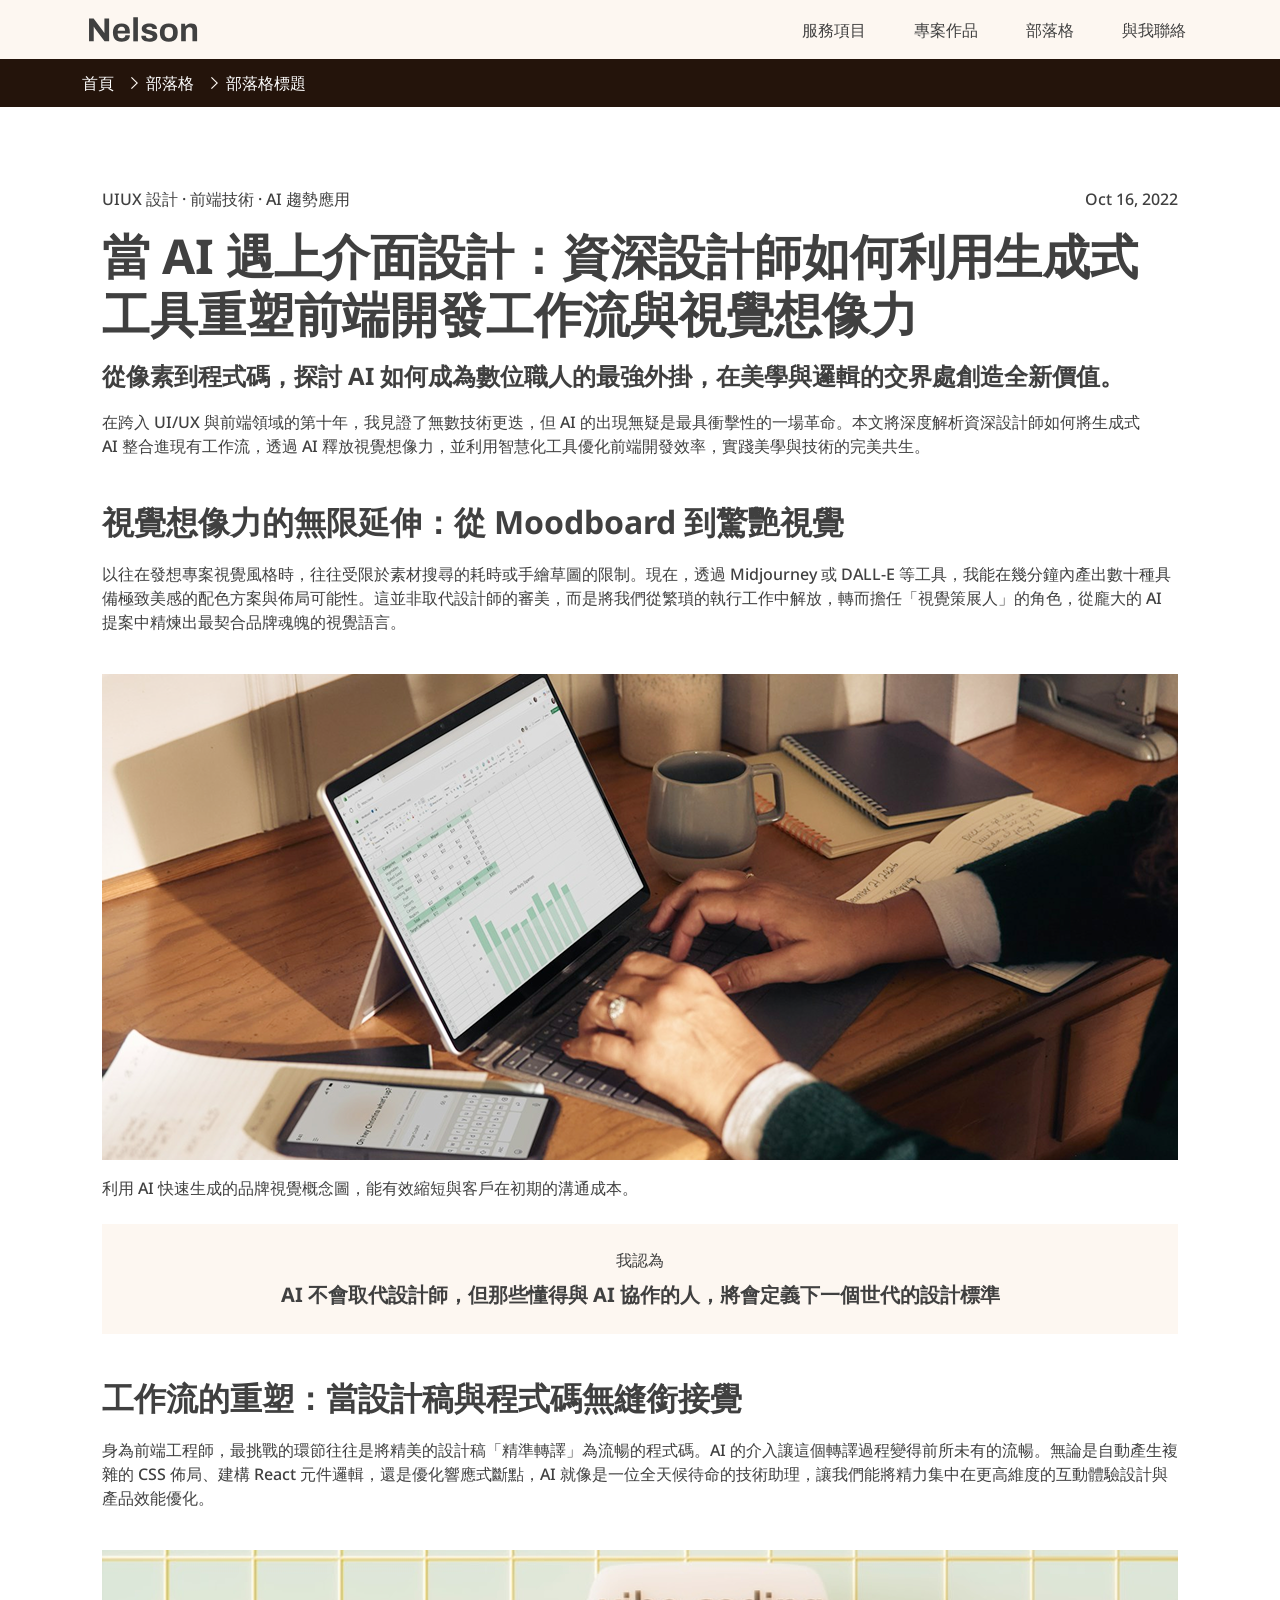
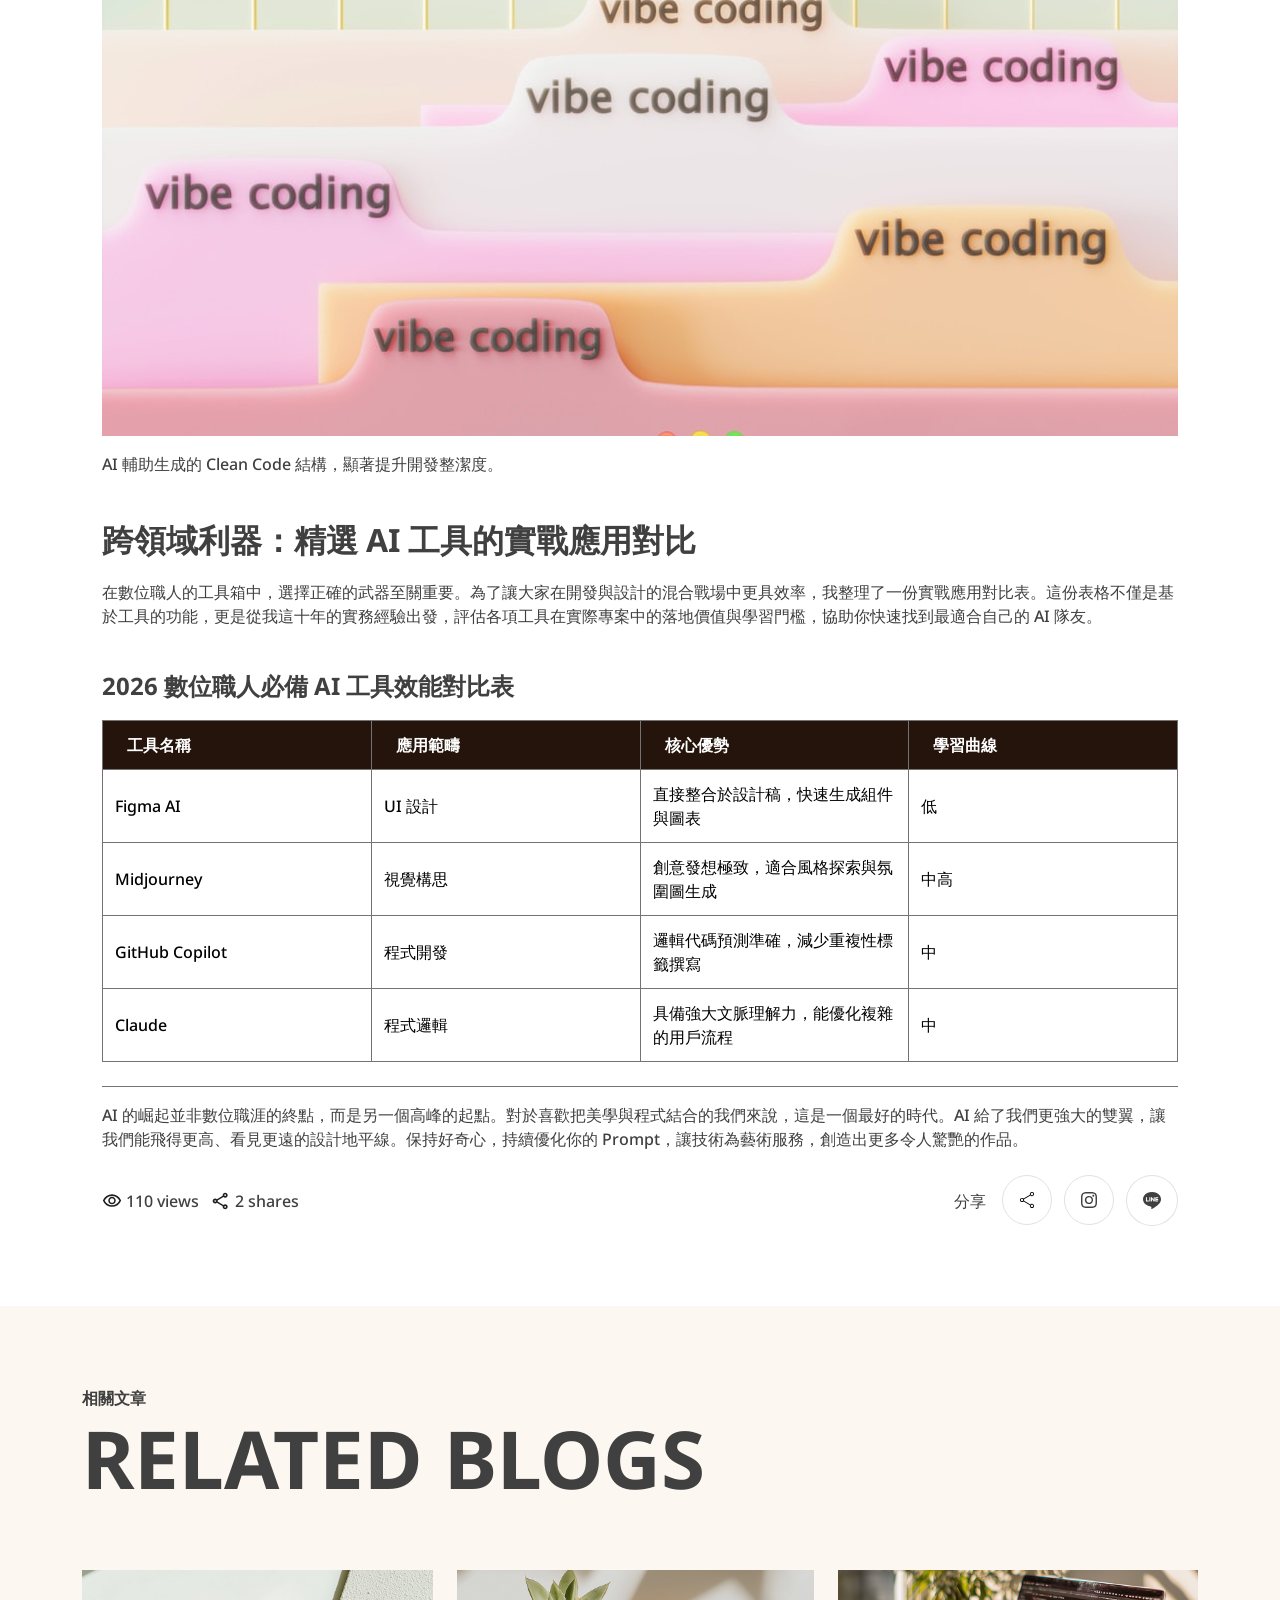
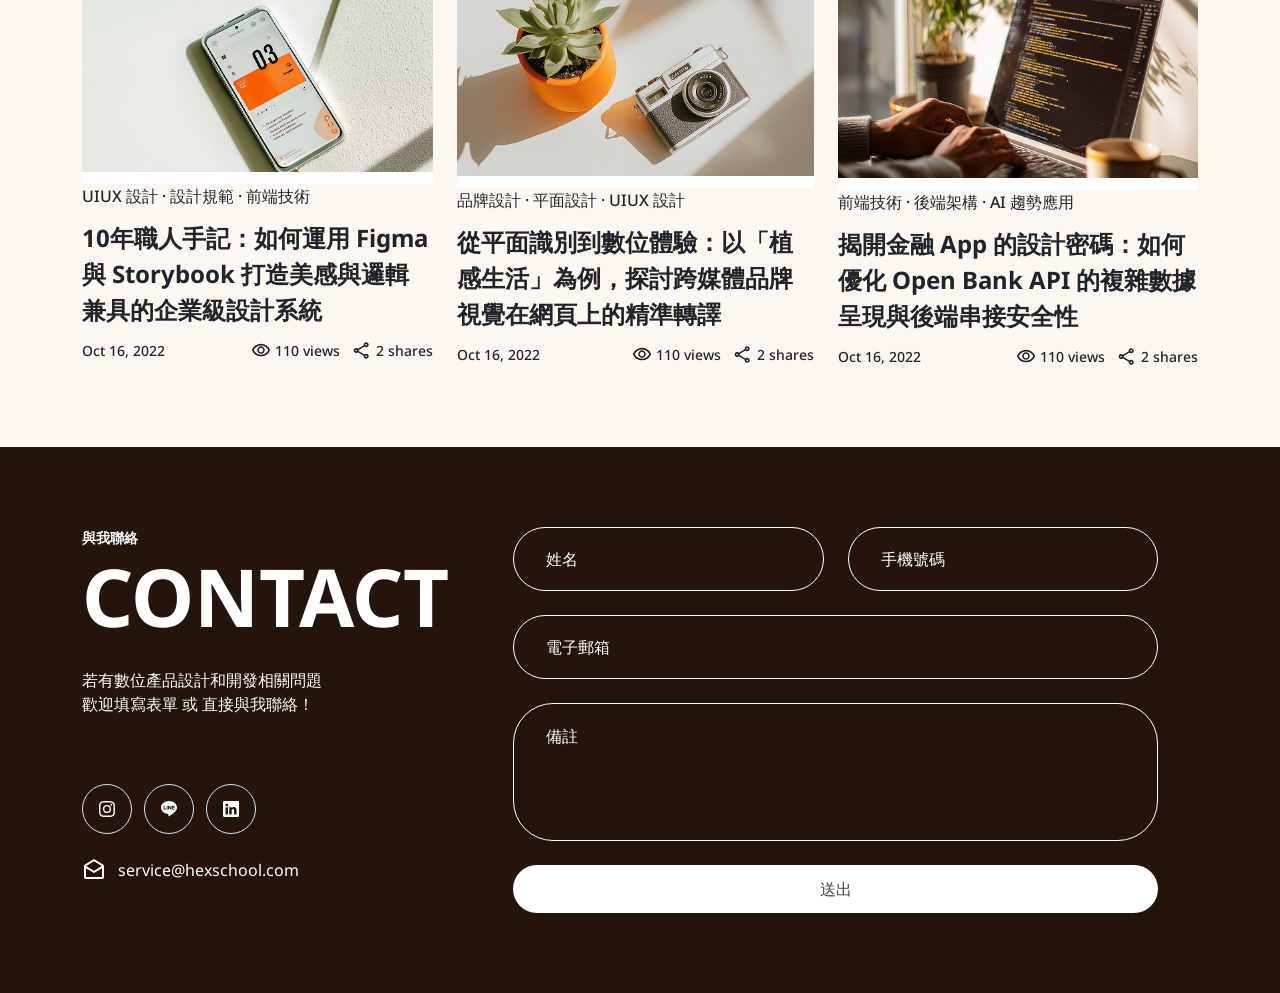
==== commit fbb5c8b1: "feat:新增表格內容、相關文章內容、RWD" ====
--- a/article.html
+++ b/article.html
@@ -41,7 +41,9 @@
         <!-- 主選單 -->
         <ul class="list-unstyled align-items-center d-none d-lg-flex">
           <li>
-            <a class="fs-xxx-smal fw-medium py-1 px-6 me-4 nav-btn" href="＃"
+            <a
+              class="fs-xxx-smal fw-medium py-1 px-6 me-4 nav-btn"
+              href="service.html"
               >服務項目</a
             >
           </li>
@@ -53,12 +55,14 @@
             >
           </li>
           <li>
-            <a class="fs-xxx-smal fw-medium py-1 px-6 me-4 nav-btn" href="＃"
+            <a
+              class="fs-xxx-smal fw-medium py-1 px-6 me-4 nav-btn"
+              href="blog.html"
               >部落格</a
             >
           </li>
           <li>
-            <a class="fs-xxx-smal fw-medium py-1 px-6 nav-btn" href="＃"
+            <a class="fs-xxx-smal fw-medium py-1 px-6 nav-btn" href="#contact"
               >與我聯絡</a
             >
           </li>
@@ -75,24 +79,24 @@
       <section class="py-6 bg-primary-900">
         <ul class="list-unstyled container d-flex">
           <li class="me-2">
-            <a class="neutral-0 fw-medium" href="#">首頁</a>
+            <a class="neutral-0 fw-medium" href="index.html">首頁</a>
           </li>
           <li class="fw-medium">
             <img src="./img/svg/UI/bread.svg" alt="路徑符號" title="路徑符號" />
           </li>
           <li class="me-2">
-            <a class="neutral-0 fw-medium" href="#">部落格</a>
+            <a class="neutral-0 fw-medium" href="blog.html">部落格</a>
           </li>
           <li class="fw-medium">
             <img src="./img/svg/UI/bread.svg" alt="路徑符號" title="路徑符號" />
           </li>
           <li class="me-2">
-            <a class="neutral-0 fw-medium" href="#">部落格標題</a>
+            <a class="neutral-0 fw-medium" href="article.html">部落格標題</a>
           </li>
         </ul>
       </section>
       <!-- 文章 -->
-      <section class="py-24">
+      <section class="py-md-24 py-25 px-6 px-md-0">
         <article class="container max-md-w-1076 px-0">
           <!-- 標籤、標題、副標題、說明 -->
           <div class="mb-lg-8 mb-9">
@@ -205,12 +209,12 @@
               <figcaption
                 class="pt-lg-3 pt-2 fw-medium fs-lg-xxx-small fs-xxxx-small"
               >
-                AI 輔助生成的 Clean Code 結構，顯著提升開發整潔度。。
+                AI 輔助生成的 Clean Code 結構，顯著提升開發整潔度。
               </figcaption>
             </figure>
           </div>
-          <!-- 工作流的重塑段落 -->
-          <div class="pt-lg-3 pt-2 mb-lg-8 mb-9">
+          <!-- 跨領域利器段落 -->
+          <div class="pt-lg-3 pt-2 mb-lg-3 mb-2">
             <!-- 副標題、內容 -->
             <div class="mb-9 mb-lg-8">
               <div>
@@ -230,7 +234,7 @@
               </div>
             </div>
             <!-- 表格 -->
-            <div class="pt-lg-3 pt-2">
+            <div class="pt-lg-3 pt-2 border-bottom border-neutral-500">
               <div>
                 <h3 class="fs-lg-small fs-xx-small fw-bold lh-1p5">
                   2026 數位職人必備 AI 工具效能對比表
@@ -238,7 +242,7 @@
               </div>
               <div class="pt-lg-3 pt-2">
                 <table
-                  class="table table-bordered border-neutral-500 table-equal-width"
+                  class="table table-bordered border-neutral-500 table-equal-width mb-9 mb-lg-8"
                 >
                   <thead>
                     <tr>
@@ -271,49 +275,391 @@
                   <tbody>
                     <tr>
                       <th
-                        class="p-lg-8 px-6 py-46 fs-lg-xxx-small fs-xxxx-small fw-medium"
+                        class="p-lg-6 px-6 py-46 fs-lg-xxx-small fs-xxxx-small fw-medium align-middle text-break"
                         scope="row"
                       >
                         Figma AI
                       </th>
                       <td
-                        class="p-lg-8 py-6 py-46 fs-lg-xxx-small fs-xxxx-small fw-medium"
+                        class="p-lg-6 py-6 py-46 fs-lg-xxx-small fs-xxxx-small fw-medium align-middle"
                       >
                         UI 設計
                       </td>
                       <td
-                        class="p-lg-8 py-6 py-46 fs-lg-xxx-small fs-xxxx-small fw-medium"
-                      >
-                        創意發想極致，適合風格探索與氛圍圖生成
-                      </td>
-                      <td
-                        class="p-lg-8 py-6 py-46 fs-lg-xxx-small fs-xxxx-small fw-medium"
+                        class="p-lg-6 py-6 fs-lg-xxx-small fs-xxxx-small fw-medium align-middle"
+                      >
+                        直接整合於設計稿，快速生成組件與圖表
+                      </td>
+                      <td
+                        class="p-lg-6 py-6 py-46 fs-lg-xxx-small fs-xxxx-small fw-medium align-middle"
                       >
                         低
                       </td>
                     </tr>
                     <tr>
-                      <th scope="row">2</th>
-                      <td>Jacob</td>
-                      <td>Thornton</td>
-                      <td>@fat</td>
+                      <th
+                        class="p-lg-6 px-6 py-46 fs-lg-xxx-small fs-xxxx-small fw-medium align-middle text-break"
+                        scope="row"
+                      >
+                        Midjourney
+                      </th>
+                      <td
+                        class="p-lg-6 py-6 py-46 fs-lg-xxx-small fs-xxxx-small fw-medium align-middle"
+                      >
+                        視覺構思
+                      </td>
+                      <td
+                        class="p-lg-6 py-6 fs-lg-xxx-small fs-xxxx-small fw-medium align-middle"
+                      >
+                        創意發想極致，適合風格探索與氛圍圖生成
+                      </td>
+                      <td
+                        class="p-lg-6 py-6 py-46 fs-lg-xxx-small fs-xxxx-small fw-medium align-middle"
+                      >
+                        中高
+                      </td>
                     </tr>
                     <tr>
-                      <th scope="row">3</th>
-                      <td>John</td>
-                      <td>Doe</td>
-                      <td>@social</td>
+                      <th
+                        class="p-lg-6 px-6 py-46 fs-lg-xxx-small fs-xxxx-small fw-medium align-middle text-break"
+                        scope="row"
+                      >
+                        GitHub Copilot
+                      </th>
+                      <td
+                        class="p-lg-6 py-6 py-46 fs-lg-xxx-small fs-xxxx-small fw-medium align-middle"
+                      >
+                        程式開發
+                      </td>
+                      <td
+                        class="p-lg-6 py-6 fs-lg-xxx-small fs-xxxx-small fw-medium align-middle"
+                      >
+                        邏輯代碼預測準確，減少重複性標籤撰寫
+                      </td>
+                      <td
+                        class="p-lg-6 py-6 py-46 fs-lg-xxx-small fs-xxxx-small fw-medium align-middle"
+                      >
+                        中
+                      </td>
+                    </tr>
+                    <tr>
+                      <th
+                        class="p-lg-6 px-6 py-46 fs-lg-xxx-small fs-xxxx-small fw-medium align-middle text-break"
+                        scope="row"
+                      >
+                        Claude
+                      </th>
+                      <td
+                        class="p-lg-6 py-6 py-46 fs-lg-xxx-small fs-xxxx-small fw-medium align-middle"
+                      >
+                        程式邏輯
+                      </td>
+                      <td
+                        class="p-lg-6 py-6 fs-lg-xxx-small fs-xxxx-small fw-medium align-middle"
+                      >
+                        具備強大文脈理解力，能優化複雜的用戶流程
+                      </td>
+
+                      <td
+                        class="p-lg-6 py-6 py-46 fs-lg-xxx-small fs-xxxx-small fw-medium align-middle"
+                      >
+                        中
+                      </td>
                     </tr>
                   </tbody>
                 </table>
               </div>
             </div>
           </div>
+          <!-- 文章結尾段落 -->
+          <div>
+            <!-- 結尾 -->
+            <div class="mb-md-8 mb-9">
+              <p class="fs-md-xxx-small fs-xxxx-small fw-medium">
+                AI
+                的崛起並非數位職涯的終點，而是另一個高峰的起點。對於喜歡把美學與程式結合的我們來說，這是一個最好的時代。AI
+                給了我們更強大的雙翼，讓我們能飛得更高、看見更遠的設計地平線。保持好奇心，持續優化你的
+                Prompt，讓技術為藝術服務，創造出更多令人驚艷的作品。
+              </p>
+            </div>
+            <!-- 觀看、分享、社群 -->
+            <div
+              class="d-flex align-items-md-center align-items-end justify-content-between flex-md-row flex-column"
+            >
+              <!-- 觀看、分享 -->
+              <div class="mb-md-0 mb-6">
+                <p>
+                  <span class="fs-md-xxx-small fs-xxxx-small fw-medium d-flex">
+                    <span class="d-flex me-6">
+                      <img
+                        class="max-w-20 me-1"
+                        src="./img/visibility_24dp_1F1F1F_FILL0_wght400_GRAD0_opsz24.svg"
+                        alt="觀看標誌"
+                        title="觀看標誌"
+                      />
+                      <span>110 views</span>
+                    </span>
+                    <span class="d-flex">
+                      <img
+                        class="max-w-20 me-1"
+                        src="./img/share_24dp_1F1F1F_FILL0_wght400_GRAD0_opsz24.svg"
+                        alt="分享標誌"
+                        title="分享標誌"
+                      />
+                      <span>2 shares</span>
+                    </span>
+                  </span>
+                </p>
+              </div>
+              <!-- 社群 -->
+              <div class="d-flex align-items-center">
+                <span class="me-md-3 me-6">分享</span>
+                <ul class="list-unstyled d-flex">
+                  <!-- share -->
+                  <li class="me-6">
+                    <a
+                      class="p-3 border rounded-circle neutral-0"
+                      href="https://tw.linkedin.com/"
+                      target="_blank"
+                    >
+                      <img
+                        src="./img/svg/UI/share.svg"
+                        alt="instgram符號"
+                        title="instgram符號"
+                      />
+                    </a>
+                  </li>
+                  <!-- IG -->
+                  <li class="me-6">
+                    <a
+                      class="p-3 border rounded-circle"
+                      href="https://www.instagram.com/"
+                      target="_blank"
+                    >
+                      <img
+                        src="./img/svg/social/instgram_black.svg"
+                        alt="instgram符號"
+                        title="instgram符號"
+                      />
+                    </a>
+                  </li>
+                  <!-- LINE -->
+                  <li>
+                    <a
+                      class="p-3 border rounded-circle"
+                      href="https://www.line.me/tw/"
+                      target="_blank"
+                    >
+                      <img
+                        src="./img/svg/social/line_black.svg"
+                        alt="instgram符號"
+                        title="instgram符號"
+                      />
+                    </a>
+                  </li>
+                </ul>
+              </div>
+            </div>
+          </div>
         </article>
+      </section>
+      <!-- blogs -->
+      <section class="py-md-24 py-25 bg-primary-50">
+        <div class="container">
+          <!-- blogs 標題 ＋ CTA -->
+          <div
+            class="mb-md-25 mb-8 d-flex justify-content-between align-items-center"
+          >
+            <!-- blogs 標題 -->
+            <div class="mb-mb-25 mb-8">
+              <h2
+                class="neutral-700 fs-md-xxx-small fs-xxxx-small fw-bold lh-1p5"
+              >
+                相關文章
+              </h2>
+              <h2 class="neutral-700 fs-md-xxx-large fs-x-large fw-bold lh-1p2">
+                RELATED BLOGS
+              </h2>
+            </div>
+          </div>
+          <!-- 文章列表 -->
+          <ul class="list-unstyled d-flex overflow-auto no-scrollbar">
+            <li class="me-md-8 me-6 min-w-260">
+              <div class="card border-0">
+                <!-- 圖片 -->
+                <div class="mb-lg-6 mb-2">
+                  <img
+                    src="./img/blog_2.png"
+                    class=""
+                    alt="文章圖片"
+                    title="文章圖片"
+                  />
+                </div>
+                <!-- 標籤、說明、其他資訊 -->
+                <div class="card-body p-0 bg-primary-50">
+                  <!-- 標籤  -->
+                  <div class="mb-lg-6 mb-2">
+                    <h3 class="fs-lg-xxx-small fs-xxxx-small fw-medium lh-1p5">
+                      UIUX 設計 · 設計規範 · 前端技術
+                    </h3>
+                  </div>
+                  <!-- 說明 -->
+                  <div class="mb-lg-6 mb-2">
+                    <h3
+                      class="card-title fs-lg-small fs-x-small fw-bold lh-1p5"
+                    >
+                      10年職人手記：如何運用 Figma 與 Storybook
+                      打造美感與邏輯兼具的企業級設計系統
+                    </h3>
+                  </div>
+                  <!-- 其他資訊 -->
+                  <p class="card-text d-flex justify-content-between">
+                    <time class="fw-medium fs-xxxx-small">Oct 16, 2022</time>
+                    <span
+                      class="fw-medium fs-lg-xxxx-small fs-xxxxx-small d-flex"
+                    >
+                      <span class="d-flex me-6">
+                        <img
+                          class="max-w-20 me-1"
+                          src="./img/visibility_24dp_1F1F1F_FILL0_wght400_GRAD0_opsz24.svg"
+                          alt="觀看標誌"
+                          title="觀看標誌"
+                        />
+                        <span>110 views</span>
+                      </span>
+                      <span class="d-flex">
+                        <img
+                          class="max-w-20 me-1"
+                          src="./img/share_24dp_1F1F1F_FILL0_wght400_GRAD0_opsz24.svg"
+                          alt="分享標誌"
+                          title="分享標誌"
+                        />
+                        <span>2 shares</span>
+                      </span>
+                    </span>
+                  </p>
+                </div>
+              </div>
+            </li>
+            <li class="me-8 min-w-260">
+              <div class="card border-0">
+                <!-- 圖片 -->
+                <div class="mb-lg-6 mb-2">
+                  <img
+                    src="./img/blog_3.png"
+                    class=""
+                    alt="文章圖片"
+                    title="文章圖片"
+                  />
+                </div>
+                <!-- 標籤、說明、其他資訊 -->
+                <div class="card-body p-0 bg-primary-50">
+                  <!-- 標籤  -->
+                  <div class="mb-lg-6 mb-2">
+                    <h3 class="fs-lg-xxx-small fs-xxxx-small fw-medium lh-1p5">
+                      品牌設計 · 平面設計 · UIUX 設計
+                    </h3>
+                  </div>
+                  <!-- 說明 -->
+                  <div class="mb-lg-6 mb-2">
+                    <h3
+                      class="card-title fs-lg-small fs-x-small fw-bold lh-1p5"
+                    >
+                      從平面識別到數位體驗：以「植感生活」為例，探討跨媒體品牌視覺在網頁上的精準轉譯
+                    </h3>
+                  </div>
+                  <!-- 其他資訊 -->
+                  <p class="card-text d-flex justify-content-between">
+                    <time class="fw-medium fs-xxxx-small">Oct 16, 2022</time>
+                    <span
+                      class="fw-medium fs-lg-xxxx-small fs-xxxxx-small d-flex"
+                    >
+                      <span class="d-flex me-6">
+                        <img
+                          class="max-w-20 me-1"
+                          src="./img/visibility_24dp_1F1F1F_FILL0_wght400_GRAD0_opsz24.svg"
+                          alt="觀看標誌"
+                          title="觀看標誌"
+                        />
+                        <span>110 views</span>
+                      </span>
+                      <span class="d-flex">
+                        <img
+                          class="max-w-20 me-1"
+                          src="./img/share_24dp_1F1F1F_FILL0_wght400_GRAD0_opsz24.svg"
+                          alt="分享標誌"
+                          title="分享標誌"
+                        />
+                        <span>2 shares</span>
+                      </span>
+                    </span>
+                  </p>
+                </div>
+              </div>
+            </li>
+            <li class="min-w-260">
+              <div class="card border-0">
+                <!-- 圖片 -->
+                <div class="mb-lg-6 mb-2">
+                  <img
+                    src="./img/blog_5.png"
+                    class=""
+                    alt="文章圖片"
+                    title="文章圖片"
+                  />
+                </div>
+                <!-- 標籤、說明、其他資訊 -->
+                <div class="card-body p-0 bg-primary-50">
+                  <!-- 標籤  -->
+                  <div class="mb-lg-6 mb-2">
+                    <h3 class="fs-lg-xxx-small fs-xxxx-small fw-medium lh-1p5">
+                      前端技術 · 後端架構 · AI 趨勢應用
+                    </h3>
+                  </div>
+                  <!-- 說明 -->
+                  <div class="mb-lg-6 mb-2">
+                    <h3
+                      class="card-title fs-lg-small fs-x-small fw-bold lh-1p5"
+                    >
+                      揭開金融 App 的設計密碼：如何優化 Open Bank API
+                      的複雜數據呈現與後端串接安全性
+                    </h3>
+                  </div>
+                  <!-- 其他資訊 -->
+                  <p class="card-text d-flex justify-content-between">
+                    <time class="fw-medium fs-xxxx-small">Oct 16, 2022</time>
+                    <span
+                      class="fw-medium fs-lg-xxxx-small fs-xxxxx-small d-flex"
+                    >
+                      <span class="d-flex me-6">
+                        <img
+                          class="max-w-20 me-1"
+                          src="./img/visibility_24dp_1F1F1F_FILL0_wght400_GRAD0_opsz24.svg"
+                          alt="觀看標誌"
+                          title="觀看標誌"
+                        />
+                        <span>110 views</span>
+                      </span>
+                      <span class="d-flex">
+                        <img
+                          class="max-w-20 me-1"
+                          src="./img/share_24dp_1F1F1F_FILL0_wght400_GRAD0_opsz24.svg"
+                          alt="分享標誌"
+                          title="分享標誌"
+                        />
+                        <span>2 shares</span>
+                      </span>
+                    </span>
+                  </p>
+                </div>
+              </div>
+            </li>
+          </ul>
+        </div>
       </section>
     </main>
     <!-- footer -->
-    <footer>
+    <footer id="contact">
       <section class="bg-primary-900">
         <div
           class="container py-md-24 py-25 d-flex justify-content-between flex-column flex-lg-row"
@@ -460,20 +806,6 @@
                   />
                 </a>
               </li>
-              <!-- LINE -->
-              <li class="me-6">
-                <a
-                  class="p-3 border rounded-circle"
-                  href="https://www.line.me/tw/"
-                  target="_blank"
-                >
-                  <img
-                    src="./img/svg/social/line.svg"
-                    alt="instgram符號"
-                    title="instgram符號"
-                  />
-                </a>
-              </li>
               <!-- LINKED -->
               <li>
                 <a
--- a/all.css
+++ b/all.css
@@ -113,7 +113,6 @@
   --spacing-43: 33rem; /* 528px */
   --spacing-44: 4.5rem; /* 72px */
   --spacing-45: 0.625rem; /* 10px */
-  --spacing-46: 3.125rem; /* 50px */
 }
 
 /* 
@@ -146,7 +145,7 @@
 }
 
 .border-neutral-500 {
-  border-color: var(--eutral-500) !important;
+  border-color: var(--neutral-500) !important;
 }
 
 /* =========================
@@ -364,12 +363,6 @@
 .py-25 {
   padding-top: var(--spacing-25);
   padding-bottom: var(--spacing-25);
-}
-
-/* 50px */
-.py-46 {
-  padding-top: var(--spacing-46) !important;
-  padding-bottom: var(--spacing-46) !important;
 }
 
 /* 80px */
@@ -1143,6 +1136,11 @@
     font-size: var(--xx-large);
   }
 
+  /* 12px */
+  .p-lg-6 {
+    padding: var(--spacing-6) !important;
+  }
+
   /* 24px */
   .p-lg-8 {
     padding: var(--spacing-8) !important;
